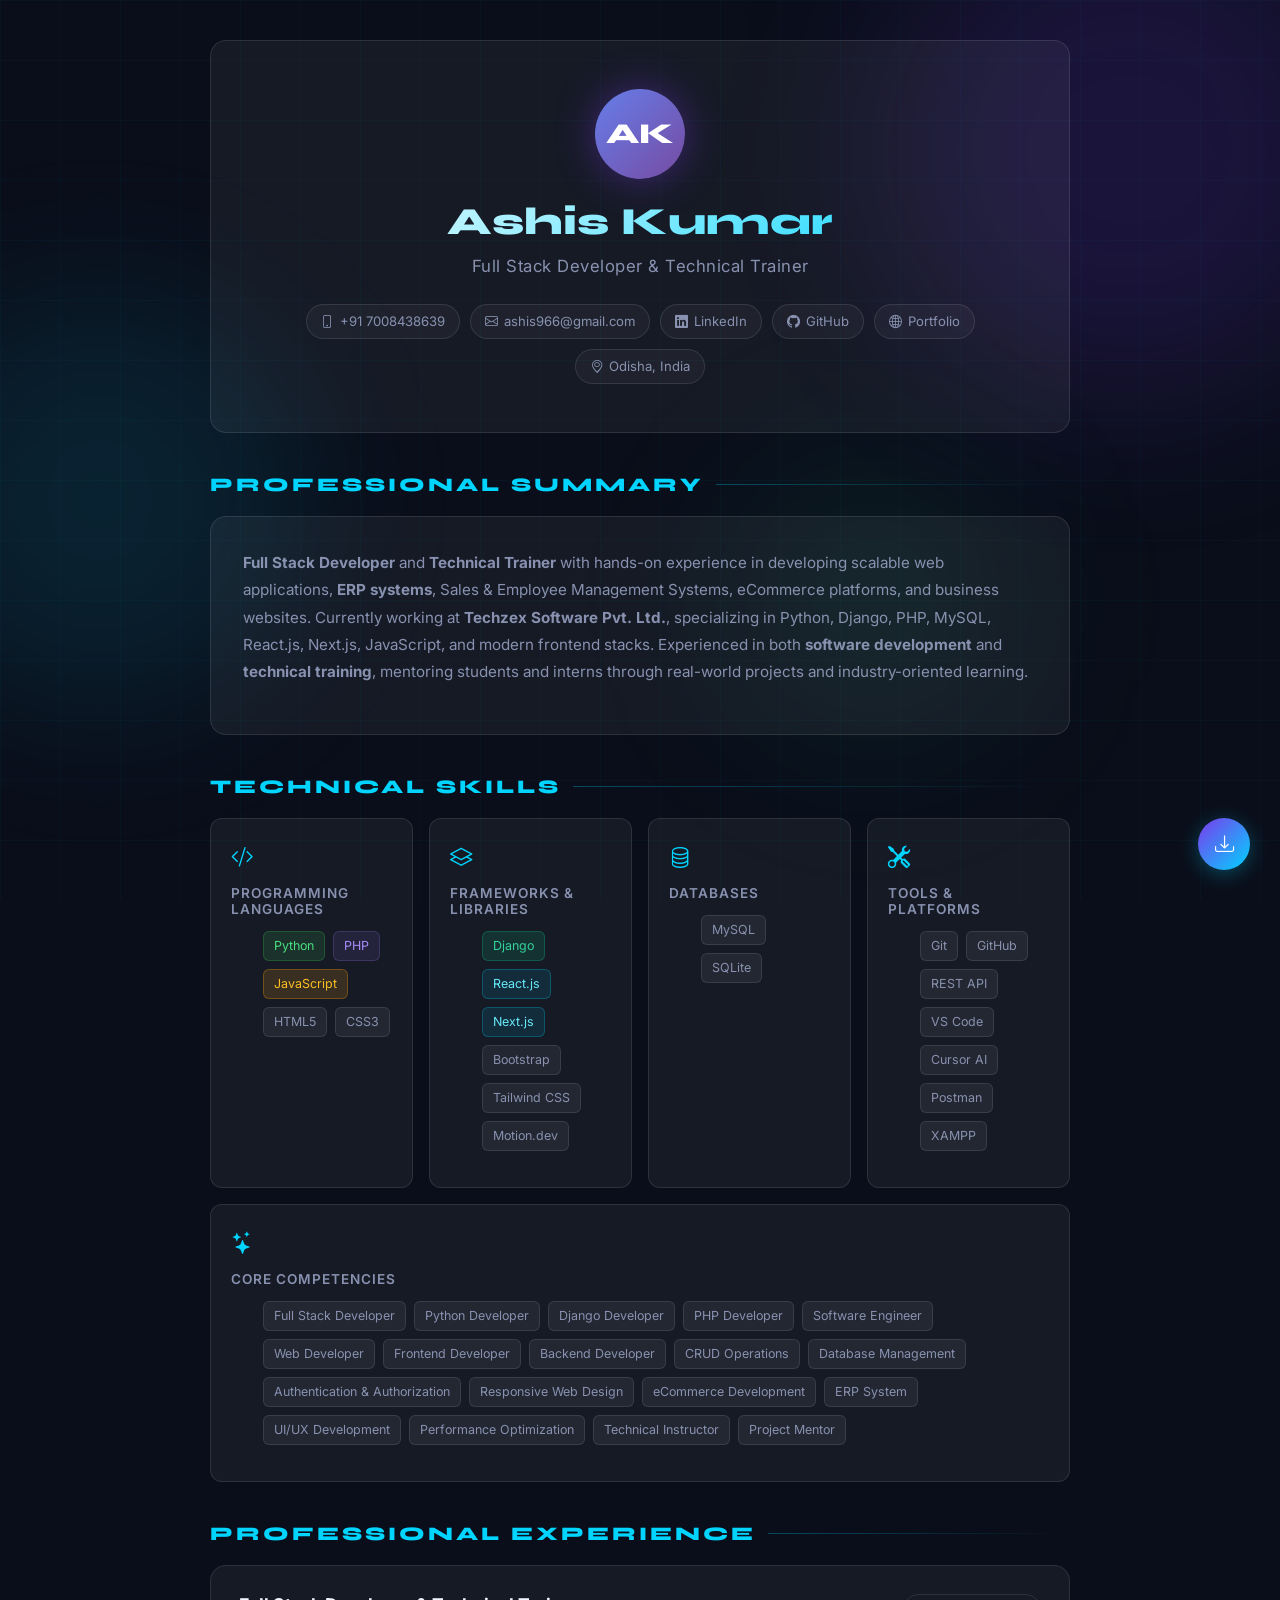
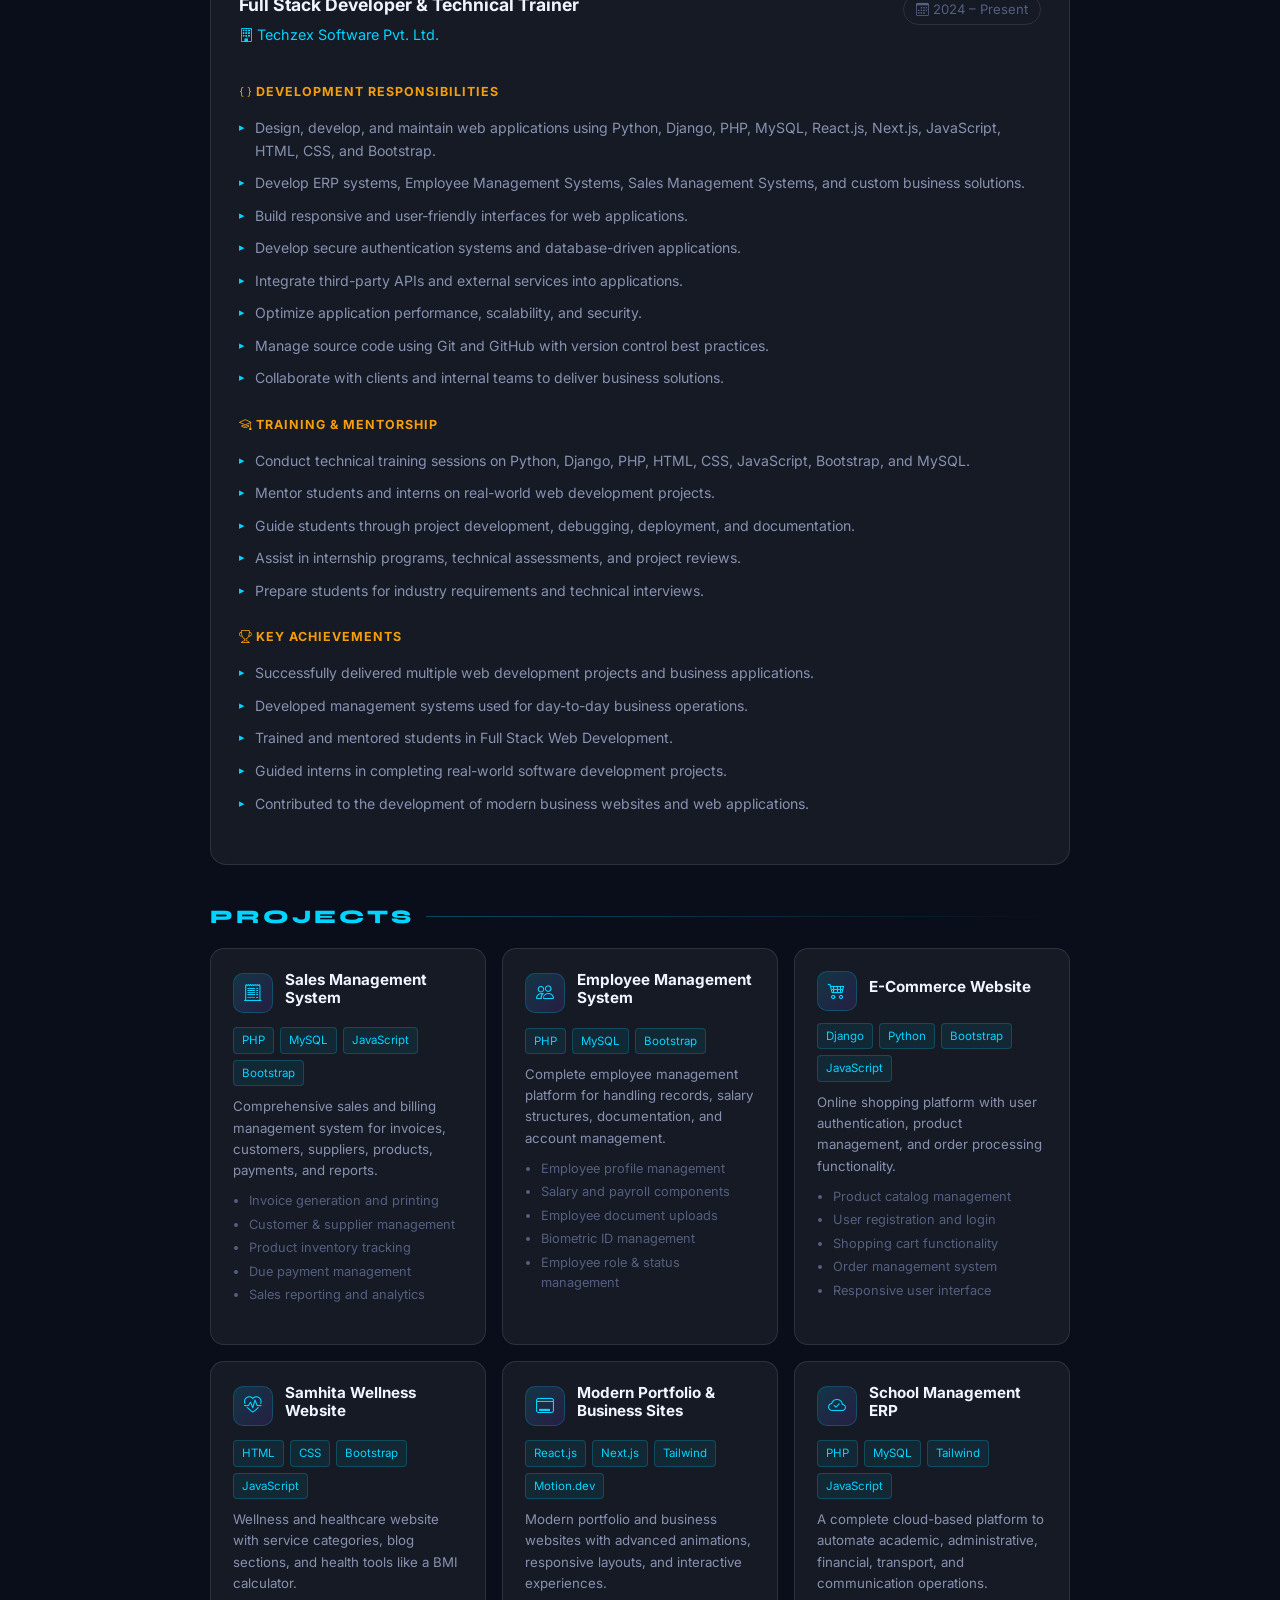
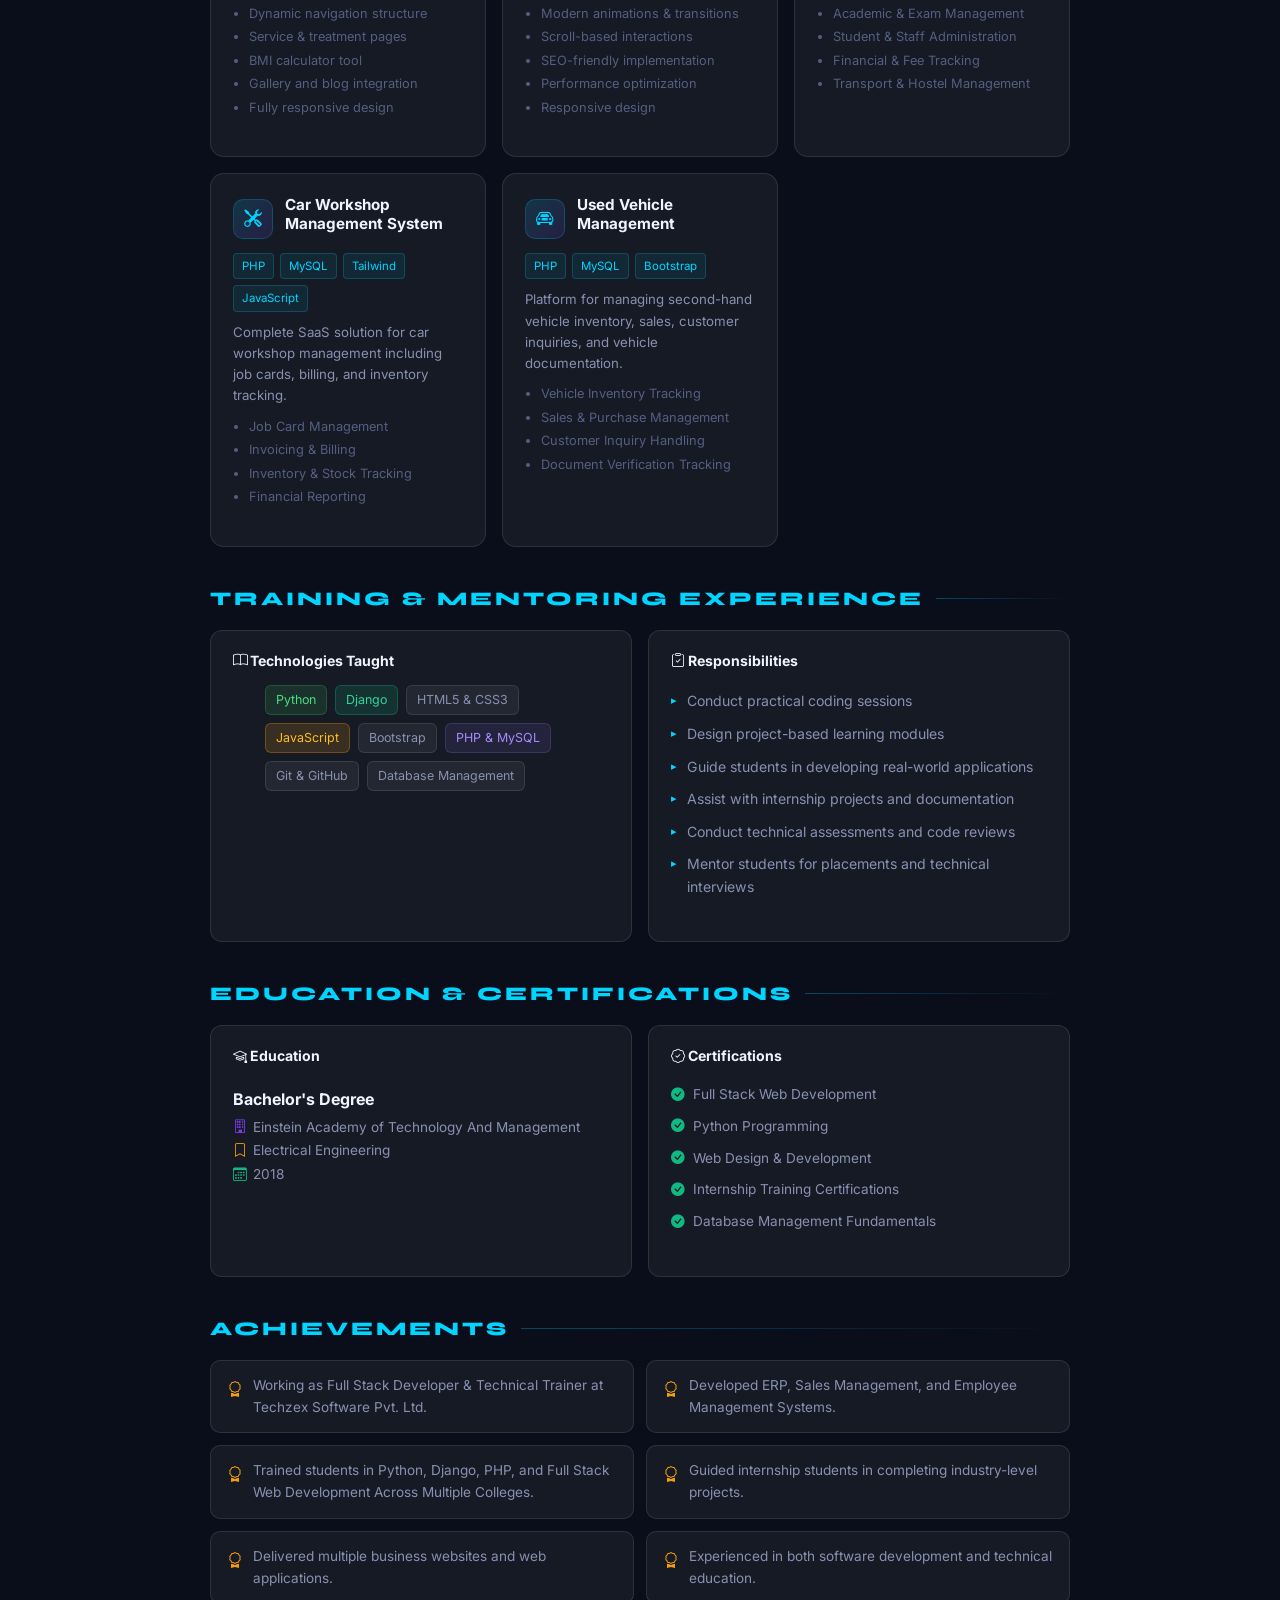
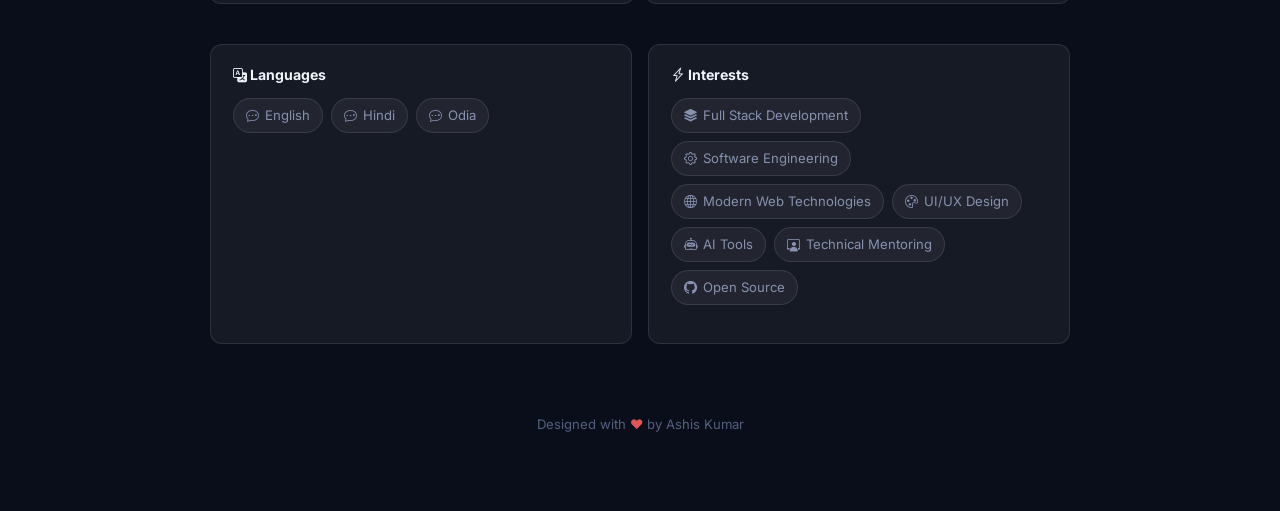
==== resume.html @ 6b7a2e69 "Initial portfolio commit" ====
<!DOCTYPE html>
<html lang="en">

<head>
  <meta charset="UTF-8" />
  <meta name="viewport" content="width=device-width, initial-scale=1.0" />
  <meta name="description" content="Ashis Kumar – Full Stack Developer & Technical Trainer." />
  <title>Ashis Kumar | Full Stack Developer & Technical Trainer</title>
  <!-- Bootstrap 5.3 -->
  <link href="https://cdn.jsdelivr.net/npm/bootstrap@5.3.3/dist/css/bootstrap.min.css" rel="stylesheet" />
  <!-- Bootstrap Icons -->
  <link href="https://cdn.jsdelivr.net/npm/bootstrap-icons@1.11.3/font/bootstrap-icons.min.css" rel="stylesheet" />
  <!-- Google Fonts -->
  <link href="https://fonts.googleapis.com/css2?family=Inter:wght@400;500;600;700&family=Syne:wght@700;800&display=swap"
    rel="stylesheet" />

  <style>
    /* ════════════════════════════════════════
   SCREEN STYLES
   ════════════════════════════════════════ */
    :root {
      --bg-base: #0a0e1a;
      --bg-card: rgba(255, 255, 255, 0.05);
      --bg-card-hov: rgba(255, 255, 255, 0.08);
      --border: rgba(255, 255, 255, 0.1);
      --accent-1: #00d4ff;
      --accent-2: #7c3aed;
      --accent-3: #f59e0b;
      --accent-4: #10b981;
      --text-primary: #f0f4ff;
      --text-secondary: #8892b0;
      --text-muted: #546080;
      --gradient-hero: linear-gradient(135deg, #667eea 0%, #764ba2 100%);
    }

    *,
    *::before,
    *::after {
      box-sizing: border-box;
      margin: 0;
      padding: 0;
    }

    body {
      font-family: 'Inter', sans-serif;
      background: var(--bg-base);
      color: var(--text-primary);
      line-height: 1.6;
      overflow-x: hidden;
    }

    /* Background */
    .bg-grid {
      position: fixed;
      inset: 0;
      z-index: 0;
      pointer-events: none;
      background-image: linear-gradient(rgba(0, 212, 255, 0.03) 1px, transparent 1px),
        linear-gradient(90deg, rgba(0, 212, 255, 0.03) 1px, transparent 1px);
      background-size: 60px 60px;
    }

    .orb {
      position: fixed;
      border-radius: 50%;
      filter: blur(80px);
      pointer-events: none;
      z-index: 0;
      transition: transform 0.3s ease;
    }

    .orb-1 {
      width: 500px;
      height: 500px;
      background: rgba(124, 58, 237, 0.15);
      top: -100px;
      right: -100px;
    }

    .orb-2 {
      width: 400px;
      height: 400px;
      background: rgba(0, 212, 255, 0.1);
      bottom: 200px;
      left: -100px;
    }

    .orb-3 {
      width: 300px;
      height: 300px;
      background: rgba(16, 185, 129, 0.08);
      top: 50%;
      right: 20%;
    }

    /* Layout */
    .resume-wrapper {
      position: relative;
      z-index: 1;
      max-width: 900px;
      margin: 0 auto;
      padding: 40px 20px 60px;
    }

    /* Sections */
    .section {
      margin-bottom: 40px;
      animation: fadeInUp 0.6s ease both;
      animation-play-state: paused;
    }

    .section.visible {
      animation-play-state: running;
    }

    @keyframes fadeInUp {
      from {
        opacity: 0;
        transform: translateY(24px);
      }

      to {
        opacity: 1;
        transform: translateY(0);
      }
    }

    .section-title {
      font-family: 'Syne', sans-serif;
      font-size: 1.2rem;
      font-weight: 800;
      text-transform: uppercase;
      letter-spacing: 3px;
      color: var(--accent-1);
      margin-bottom: 20px;
      display: flex;
      align-items: center;
      gap: 12px;
    }

    .section-title::after {
      content: '';
      flex: 1;
      height: 1px;
      background: linear-gradient(to right, rgba(0, 212, 255, 0.3), transparent);
    }

    /* Glass Card */
    .glass-card {
      background: var(--bg-card);
      border: 1px solid var(--border);
      border-radius: 16px;
      padding: 32px;
      backdrop-filter: blur(10px);
      transition: background 0.3s;
    }

    .glass-card:hover {
      background: var(--bg-card-hov);
    }

    /* Hero */
    .hero-card {
      text-align: center;
      padding: 48px 32px;
    }

    .hero-avatar {
      width: 90px;
      height: 90px;
      border-radius: 50%;
      background: var(--gradient-hero);
      display: flex;
      align-items: center;
      justify-content: center;
      font-family: 'Syne', sans-serif;
      font-size: 1.8rem;
      font-weight: 800;
      color: #fff;
      margin: 0 auto 20px;
      box-shadow: 0 0 40px rgba(124, 58, 237, 0.4);
    }

    .hero-name {
      font-family: 'Syne', sans-serif;
      font-size: 2.4rem;
      font-weight: 800;
      background: linear-gradient(135deg, #fff 0%, var(--accent-1) 100%);
      -webkit-background-clip: text;
      -webkit-text-fill-color: transparent;
      background-clip: text;
      margin-bottom: 8px;
    }

    .hero-role {
      font-size: 1.05rem;
      color: var(--text-secondary);
      margin-bottom: 24px;
      letter-spacing: 0.5px;
    }

    .hero-contacts {
      display: flex;
      flex-wrap: wrap;
      gap: 10px;
      justify-content: center;
    }

    .contact-chip {
      display: inline-flex;
      align-items: center;
      gap: 6px;
      padding: 6px 14px;
      border-radius: 100px;
      border: 1px solid var(--border);
      background: rgba(255, 255, 255, 0.04);
      color: var(--text-secondary);
      font-size: 0.82rem;
      text-decoration: none;
      transition: all 0.2s;
    }

    .contact-chip:hover {
      border-color: var(--accent-1);
      color: var(--accent-1);
    }

    .print-url {
      display: none;
    }

    /* Summary */
    .summary-text {
      color: var(--text-secondary);
      line-height: 1.8;
      font-size: 0.95rem;
    }

    /* Skills */
    .skills-grid {
      display: grid;
      grid-template-columns: repeat(auto-fit, minmax(200px, 1fr));
      gap: 16px;
    }

    .skill-category {
      background: var(--bg-card);
      border: 1px solid var(--border);
      border-radius: 12px;
      padding: 20px;
    }

    .skill-category--full {
      grid-column: 1/-1;
    }

    .skill-category-icon {
      font-size: 1.4rem;
      color: var(--accent-1);
      margin-bottom: 10px;
    }

    .skill-category h4 {
      font-size: 0.85rem;
      font-weight: 600;
      text-transform: uppercase;
      letter-spacing: 1px;
      color: var(--text-secondary);
      margin-bottom: 14px;
    }

    .skill-tags {
      list-style: none;
      display: flex;
      flex-wrap: wrap;
      gap: 8px;
    }

    .skill-tag {
      font-size: 0.78rem;
      padding: 4px 10px;
      border-radius: 6px;
      background: rgba(255, 255, 255, 0.06);
      border: 1px solid rgba(255, 255, 255, 0.1);
      color: var(--text-secondary);
    }

    .skill-tag.python {
      background: rgba(55, 178, 77, 0.15);
      border-color: rgba(55, 178, 77, 0.3);
      color: #4ade80;
    }

    .skill-tag.php {
      background: rgba(97, 78, 154, 0.2);
      border-color: rgba(97, 78, 154, 0.4);
      color: #a78bfa;
    }

    .skill-tag.js {
      background: rgba(245, 158, 11, 0.15);
      border-color: rgba(245, 158, 11, 0.3);
      color: #fbbf24;
    }

    .skill-tag.django {
      background: rgba(16, 185, 129, 0.15);
      border-color: rgba(16, 185, 129, 0.3);
      color: #34d399;
    }

    .skill-tag.react {
      background: rgba(0, 212, 255, 0.1);
      border-color: rgba(0, 212, 255, 0.25);
      color: #67e8f9;
    }

    /* Experience */
    .experience-card {
      padding: 28px;
    }

    .exp-header {
      display: flex;
      justify-content: space-between;
      align-items: flex-start;
      flex-wrap: wrap;
      gap: 12px;
      margin-bottom: 20px;
    }

    .exp-title {
      font-size: 1.1rem;
      font-weight: 700;
      color: var(--text-primary);
    }

    .exp-company {
      font-size: 0.9rem;
      color: var(--accent-1);
      margin-top: 4px;
    }

    .exp-date {
      font-size: 0.82rem;
      color: var(--text-muted);
      border: 1px solid var(--border);
      border-radius: 100px;
      padding: 4px 12px;
      white-space: nowrap;
    }

    .exp-section-label {
      font-size: 0.78rem;
      font-weight: 700;
      text-transform: uppercase;
      letter-spacing: 1px;
      color: var(--accent-3);
      margin: 20px 0 10px;
    }

    .exp-list {
      list-style: none;
      padding: 0;
    }

    .exp-list li {
      font-size: 0.88rem;
      color: var(--text-secondary);
      padding: 5px 0 5px 16px;
      position: relative;
      line-height: 1.6;
    }

    .exp-list li::before {
      content: '▸';
      position: absolute;
      left: 0;
      color: var(--accent-1);
      font-size: 0.7rem;
      top: 7px;
    }

    /* Projects */
    .projects-grid {
      display: grid;
      grid-template-columns: repeat(auto-fit, minmax(260px, 1fr));
      gap: 16px;
    }

    .project-card {
      background: var(--bg-card);
      border: 1px solid var(--border);
      border-radius: 14px;
      padding: 22px;
      transition: all 0.3s ease;
      cursor: default;
    }

    .project-card:hover {
      border-color: rgba(0, 212, 255, 0.3);
      background: var(--bg-card-hov);
    }

    .project-card-header {
      display: flex;
      align-items: center;
      gap: 12px;
      margin-bottom: 12px;
    }

    .project-icon {
      width: 40px;
      height: 40px;
      border-radius: 10px;
      background: linear-gradient(135deg, rgba(0, 212, 255, 0.15), rgba(124, 58, 237, 0.15));
      border: 1px solid rgba(0, 212, 255, 0.2);
      display: flex;
      align-items: center;
      justify-content: center;
      color: var(--accent-1);
      font-size: 1.1rem;
      flex-shrink: 0;
    }

    .project-name {
      font-size: 0.95rem;
      font-weight: 700;
      color: var(--text-primary);
    }

    .project-tech-tags {
      display: flex;
      flex-wrap: wrap;
      gap: 6px;
      margin-bottom: 10px;
    }

    .tech-tag {
      font-size: 0.72rem;
      padding: 3px 8px;
      border-radius: 4px;
      background: rgba(0, 212, 255, 0.08);
      border: 1px solid rgba(0, 212, 255, 0.2);
      color: var(--accent-1);
    }

    .project-desc {
      font-size: 0.83rem;
      color: var(--text-secondary);
      margin-bottom: 10px;
      line-height: 1.6;
    }

    .project-features {
      font-size: 0.8rem;
      color: var(--text-muted);
      padding-left: 16px;
      list-style: disc;
    }

    .project-features li {
      margin-bottom: 3px;
    }

    /* Training */
    .training-grid {
      display: grid;
      grid-template-columns: 1fr 1fr;
      gap: 16px;
    }

    .training-card {
      background: var(--bg-card);
      border: 1px solid var(--border);
      border-radius: 12px;
      padding: 22px;
    }

    .training-card h4 {
      font-size: 0.88rem;
      font-weight: 700;
      color: var(--text-primary);
      margin-bottom: 16px;
    }

    /* Edu / Cert */
    .edu-cert-grid,
    .bottom-grid {
      display: grid;
      grid-template-columns: 1fr 1fr;
      gap: 16px;
    }

    .info-card {
      background: var(--bg-card);
      border: 1px solid var(--border);
      border-radius: 12px;
      padding: 22px;
    }

    .info-card--wide {
      grid-column: span 2;
    }

    .info-card h4 {
      font-size: 0.88rem;
      font-weight: 700;
      color: var(--text-primary);
      margin-bottom: 14px;
    }

    .cert-list {
      list-style: none;
      padding: 0;
    }

    .cert-list li {
      font-size: 0.85rem;
      color: var(--text-secondary);
      padding: 5px 0;
      display: flex;
      align-items: center;
      gap: 8px;
    }

    .cert-list .bi-check-circle-fill {
      color: var(--accent-4);
    }

    /* Achievements */
    .achievements-list {
      list-style: none;
      padding: 0;
      display: grid;
      grid-template-columns: 1fr 1fr;
      gap: 12px;
    }

    .achievements-list li {
      background: var(--bg-card);
      border: 1px solid var(--border);
      border-radius: 10px;
      padding: 14px 16px;
      font-size: 0.85rem;
      color: var(--text-secondary);
      display: flex;
      align-items: flex-start;
      gap: 10px;
    }

    .achievements-list .bi-award {
      color: var(--accent-3);
      font-size: 1rem;
      flex-shrink: 0;
      margin-top: 2px;
    }

    /* Chips */
    .chip-list {
      list-style: none;
      display: flex;
      flex-wrap: wrap;
      gap: 8px;
      padding: 0;
    }

    .chip {
      display: inline-flex;
      align-items: center;
      gap: 6px;
      font-size: 0.82rem;
      padding: 6px 12px;
      border-radius: 100px;
      background: rgba(255, 255, 255, 0.05);
      border: 1px solid var(--border);
      color: var(--text-secondary);
    }

    /* Education */
    .edu-details {
      padding: 8px 0;
    }

    .edu-degree {
      font-size: 1rem;
      font-weight: 700;
      color: var(--text-primary);
      margin-bottom: 4px;
    }

    .edu-info {
      font-size: 0.85rem;
      color: var(--text-secondary);
      margin-bottom: 2px;
    }

    .edu-icon {
      margin-right: 6px;
    }

    .edu-icon--purple {
      color: var(--accent-2);
    }

    .edu-icon--amber {
      color: var(--accent-3);
    }

    .edu-icon--green {
      color: var(--accent-4);
    }

    /* Footer */
    .resume-footer {
      text-align: center;
      padding: 30px 0 0;
      font-size: 0.82rem;
      color: var(--text-muted);
    }

    .heart {
      color: #e25555;
    }

    /* Download button */
    .download-btn {
      position: fixed;
      bottom: 30px;
      right: 30px;
      z-index: 100;
      width: 52px;
      height: 52px;
      border-radius: 50%;
      background: linear-gradient(135deg, var(--accent-2), var(--accent-1));
      border: none;
      color: #fff;
      font-size: 1.2rem;
      cursor: pointer;
      box-shadow: 0 4px 20px rgba(0, 212, 255, 0.3);
      transition: all 0.3s;
      display: flex;
      align-items: center;
      justify-content: center;
    }

    .download-btn:hover {
      transform: scale(1.1);
      box-shadow: 0 6px 28px rgba(0, 212, 255, 0.5);
    }

    .download-btn .tooltip {
      position: absolute;
      right: 62px;
      white-space: nowrap;
      background: rgba(10, 14, 26, 0.9);
      color: #fff;
      font-size: 0.78rem;
      padding: 5px 10px;
      border-radius: 6px;
      pointer-events: none;
      opacity: 0;
      transition: opacity 0.2s;
      border: 1px solid var(--border);
    }

    .download-btn:hover .tooltip {
      opacity: 1;
    }

    /* ════════════════════════════════════════
   PRINT STYLES  — TARGET: 2 pages A4
   ════════════════════════════════════════ */
    @media print {

      @page {
        size: A4;
        margin: 10mm 14mm 10mm 12mm;
      }

      /* Kill all screen chrome */
      .bg-grid,
      .orb,
      .download-btn {
        display: none !important;
      }

      /* Hide sections that duplicate info already in Experience */
      .section:has(.training-grid),
      .section:has(.achievements-list) {
        display: none !important;
      }

      *,
      *::before,
      *::after {
        -webkit-print-color-adjust: exact !important;
        print-color-adjust: exact !important;
        box-shadow: none !important;
        text-shadow: none !important;
        animation: none !important;
        transition: none !important;
      }

      body {
        background: #fff !important;
        color: #1e293b !important;
        font-family: 'Inter', 'Segoe UI', Arial, sans-serif;
        font-size: 8pt;
        line-height: 1.45;
      }

      .resume-wrapper {
        max-width: 100%;
        padding: 0 2pt 0 0;
        margin: 0;
        overflow: visible !important;
      }

      /* ── SECTION spacing ── */
      .section {
        margin-bottom: 4pt;
        page-break-inside: auto;
      }

      .section-title {
        page-break-after: avoid;
      }

      /* ── SECTION TITLE ── */
      .section-title {
        font-family: 'Syne', 'Inter', sans-serif;
        font-size: 6.5pt;
        font-weight: 800;
        text-transform: uppercase;
        letter-spacing: 2pt;
        color: #64748b !important;
        margin-bottom: 5pt;
        padding-bottom: 3pt;
        border-bottom: 1pt solid #e2e8f0;
        display: flex;
        align-items: center;
        gap: 5pt;
      }

      .section-title::after {
        display: none;
      }

      /* ── HERO — clean professional header ── */
      .hero-card {
        background: #fff !important;
        border: 0.5pt solid #e2e8f0 !important;
        border-radius: 6pt !important;
        padding: 10pt 12pt !important;
        margin-bottom: 7pt;
        display: grid !important;
        grid-template-columns: auto 1fr;
        grid-template-rows: auto auto;
        align-items: center !important;
        gap: 0 10pt !important;
        text-align: left !important;
        page-break-inside: avoid;
      }

      .hero-avatar {
        width: 36pt;
        height: 36pt;
        flex-shrink: 0;
        border-radius: 50%;
        background: linear-gradient(135deg, #667eea, #764ba2) !important;
        color: #fff !important;
        font-family: 'Syne', 'Inter', sans-serif;
        font-size: 12pt;
        font-weight: 800;
        display: flex;
        align-items: center;
        justify-content: center;
        grid-row: 1 / 3;
      }

      .hero-info {
        display: flex;
        flex-direction: column;
        justify-content: center;
        grid-column: 2;
        grid-row: 1;
        padding-bottom: 4pt;
        border-bottom: 0.5pt solid #e2e8f0;
      }

      .hero-name {
        font-family: 'Syne', 'Inter', sans-serif;
        font-size: 14pt;
        font-weight: 800;
        color: #0f172a !important;
        -webkit-text-fill-color: initial !important;
        background: none !important;
        -webkit-background-clip: unset !important;
        background-clip: unset !important;
        margin: 0;
        line-height: 1.1;
      }

      .hero-role {
        font-size: 7.5pt;
        color: #64748b !important;
        margin: 1pt 0 0;
        letter-spacing: 0.2pt;
        line-height: 1.2;
      }

      .hero-contacts {
        grid-column: 2;
        grid-row: 2;
        display: grid !important;
        grid-template-columns: 1fr 1fr 1fr;
        gap: 2pt 6pt;
        padding-top: 4pt;
        align-items: center;
      }

      .contact-chip {
        font-size: 6.5pt;
        padding: 0;
        border-radius: 0;
        border: none !important;
        background: transparent !important;
        color: #334155 !important;
        text-decoration: none;
        display: inline-flex;
        align-items: center;
        gap: 3pt;
        max-width: 100%;
        white-space: nowrap;
        line-height: 1.6;
      }

      .contact-chip i {
        color: #64748b !important;
        font-size: 6.5pt;
      }

      .screen-label {
        display: none !important;
      }

      .print-url {
        display: inline !important;
      }

      /* ── SUMMARY — tighter ── */
      .glass-card {
        background: #fff !important;
        border: 0.5pt solid #e2e8f0 !important;
        border-radius: 4pt !important;
        padding: 7pt 9pt !important;
        backdrop-filter: none !important;
      }

      .summary-text {
        color: #475569 !important;
        font-size: 7.5pt;
        line-height: 1.5;
      }

      /* ── SKILLS — single row, no cards ── */
      .skills-grid {
        display: grid;
        grid-template-columns: repeat(5, 1fr);
        gap: 3pt;
        overflow: visible !important;
      }

      .skill-category {
        background: #f8fafc !important;
        border: 0.5pt solid #e2e8f0 !important;
        border-radius: 3pt !important;
        padding: 3pt 4pt 2pt !important;
        overflow: visible !important;
      }

      .skill-category--full {
        grid-column: 1 / -1;
      }

      .skill-category-icon {
        display: none;
      }

      .skill-category h4 {
        font-size: 5.5pt;
        font-weight: 700;
        text-transform: uppercase;
        letter-spacing: 0.8pt;
        color: #94a3b8 !important;
        margin-bottom: 2pt;
      }

      .skill-tags {
        display: flex;
        flex-wrap: wrap;
        gap: 2pt;
      }

      .skill-tag {
        font-size: 6pt;
        padding: 1pt 4pt;
        border-radius: 2pt;
        border: 0.5pt solid #cbd5e0 !important;
        background: #fff !important;
        color: #475569 !important;
        line-height: 1.3;
      }

      .skill-tag.python {
        background: #f0fdf4 !important;
        border-color: #86efac !important;
        color: #166534 !important;
      }

      .skill-tag.php {
        background: #faf5ff !important;
        border-color: #c4b5fd !important;
        color: #6d28d9 !important;
      }

      .skill-tag.js {
        background: #fefce8 !important;
        border-color: #fde047 !important;
        color: #854d0e !important;
      }

      .skill-tag.django {
        background: #f0fdf4 !important;
        border-color: #86efac !important;
        color: #166534 !important;
      }

      .skill-tag.react {
        background: #eff6ff !important;
        border-color: #93c5fd !important;
        color: #1e40af !important;
      }

      /* ── EXPERIENCE ── */
      .experience-card {
        background: #fff !important;
        border: 0.5pt solid #e2e8f0 !important;
        border-radius: 4pt !important;
        padding: 7pt 9pt !important;
      }

      .exp-header {
        display: flex;
        justify-content: space-between;
        align-items: flex-start;
        margin-bottom: 5pt;
      }

      .exp-title {
        font-size: 9pt;
        font-weight: 700;
        color: #0f172a !important;
      }

      .exp-company {
        font-size: 7.5pt;
        color: #2563eb !important;
        margin-top: 1pt;
      }

      .exp-date {
        font-size: 6.5pt;
        color: #64748b !important;
        border: 0.5pt solid #e2e8f0 !important;
        border-radius: 100pt;
        padding: 1.5pt 6pt;
        white-space: nowrap;
      }

      .exp-section-label {
        font-size: 6pt;
        font-weight: 700;
        text-transform: uppercase;
        letter-spacing: 0.8pt;
        color: #b45309 !important;
        margin: 5pt 0 3pt;
      }

      .exp-list {
        list-style: none;
        padding: 0;
      }

      .exp-list li {
        font-size: 7.5pt;
        color: #475569 !important;
        padding: 1pt 0 1pt 9pt;
        position: relative;
        line-height: 1.4;
      }

      .exp-list li::before {
        content: '▸';
        position: absolute;
        left: 0;
        color: #3b82f6 !important;
        font-size: 5pt;
        top: 3pt;
      }

      /* ── PROJECTS — 3 col, very compact ── */
      .projects-grid {
        display: grid;
        grid-template-columns: repeat(3, 1fr);
        gap: 5pt;
      }

      .project-card {
        background: #fff !important;
        border: 0.5pt solid #e2e8f0 !important;
        border-radius: 4pt !important;
        padding: 6pt 7pt !important;
        page-break-inside: avoid;
      }

      .project-card-header {
        display: flex;
        align-items: center;
        gap: 5pt;
        margin-bottom: 4pt;
      }

      .project-icon {
        width: 16pt;
        height: 16pt;
        flex-shrink: 0;
        border-radius: 3pt;
        background: #eff6ff !important;
        border: 0.5pt solid #93c5fd !important;
        display: flex;
        align-items: center;
        justify-content: center;
        color: #1d4ed8 !important;
        font-size: 7pt;
      }

      .project-name {
        font-size: 7.5pt;
        font-weight: 700;
        color: #0f172a !important;
        line-height: 1.3;
      }

      .project-tech-tags {
        display: flex;
        flex-wrap: wrap;
        gap: 2pt;
        margin-bottom: 4pt;
      }

      .tech-tag {
        font-size: 5.5pt;
        padding: 1pt 4pt;
        border-radius: 2pt;
        background: #eff6ff !important;
        border: 0.5pt solid #bfdbfe !important;
        color: #1e40af !important;
      }

      .project-desc {
        font-size: 7pt;
        color: #475569 !important;
        margin-bottom: 4pt;
        line-height: 1.4;
      }

      .project-features {
        font-size: 6.5pt;
        color: #64748b !important;
        padding-left: 9pt;
        list-style: disc;
        margin: 0;
      }

      .project-features li {
        margin-bottom: 0.5pt;
      }

      /* ── EDU / CERT / LANGUAGES ── */
      .edu-cert-grid,
      .bottom-grid {
        display: grid;
        grid-template-columns: 1fr 1fr;
        gap: 5pt;
      }

      .info-card {
        background: #fff !important;
        border: 0.5pt solid #e2e8f0 !important;
        border-radius: 4pt !important;
        padding: 6pt 8pt !important;
      }

      .info-card--wide {
        grid-column: span 2;
      }

      .info-card h4 {
        font-size: 7pt;
        font-weight: 700;
        color: #0f172a !important;
        margin-bottom: 5pt;
      }

      .cert-list {
        list-style: none;
        padding: 0;
      }

      .cert-list li {
        font-size: 7pt;
        color: #475569 !important;
        padding: 1.5pt 0;
        display: flex;
        align-items: center;
        gap: 5pt;
      }

      .cert-list .bi-check-circle-fill {
        color: #16a34a !important;
        font-size: 7pt;
      }

      .edu-details {
        padding: 3pt 0;
      }

      .edu-degree {
        font-size: 8pt;
        font-weight: 700;
        color: #0f172a !important;
        margin-bottom: 3pt;
      }

      .edu-info {
        font-size: 7pt;
        color: #475569 !important;
        margin-bottom: 1.5pt;
      }

      .edu-icon {
        margin-right: 4pt;
      }

      .edu-icon--purple {
        color: #7c3aed !important;
      }

      .edu-icon--amber {
        color: #d97706 !important;
      }

      .edu-icon--green {
        color: #16a34a !important;
      }

      .chip-list {
        list-style: none;
        display: flex;
        flex-wrap: wrap;
        gap: 4pt;
        padding: 0;
      }

      .chip {
        font-size: 7pt;
        padding: 2pt 7pt;
        border-radius: 100pt;
        border: 0.5pt solid #e2e8f0 !important;
        background: #f8fafc !important;
        color: #475569 !important;
        display: inline-flex;
        align-items: center;
        gap: 4pt;
      }

      /* ── FOOTER ── */
      .resume-footer {
        text-align: center;
        padding: 6pt 0 0;
        font-size: 6.5pt;
        color: #94a3b8 !important;
        border-top: 0.5pt solid #e2e8f0;
        margin-top: 6pt;
      }

      .heart {
        color: #f87171 !important;
      }

      /* ── PAGE BREAK CONTROL ── */
      /* Allow experience to break across pages naturally */
      .experience-card {
        page-break-inside: auto;
      }

      /* Force projects to start cleanly */
      .section:has(.projects-grid) {
        page-break-before: auto;
      }

      /* Prevent mid-card orphans */
      .project-card,
      .info-card {
        page-break-inside: avoid;
      }

      .section-title {
        page-break-after: avoid;
      }
    }

    /* ── RESPONSIVE (screen only) ── */
    @media (max-width: 640px) {
      .hero-name {
        font-size: 1.8rem;
      }

      .training-grid,
      .edu-cert-grid,
      .bottom-grid {
        grid-template-columns: 1fr;
      }

      .achievements-list {
        grid-template-columns: 1fr;
      }

      .info-card--wide {
        grid-column: span 1;
      }
    }
  </style>
</head>

<body>
  <!-- Animated Background -->
  <div class="bg-grid"></div>
  <div class="orb orb-1"></div>
  <div class="orb orb-2"></div>
  <div class="orb orb-3"></div>

  <main class="resume-wrapper">

    <!-- ── HERO ── -->
    <section class="section">
      <div class="glass-card hero-card">
        <div class="hero-avatar">AK</div>
        <div class="hero-info">
          <h1 class="hero-name">Ashis Kumar</h1>
          <p class="hero-role">Full Stack Developer &amp; Technical Trainer</p>
        </div>
        <div class="hero-contacts">
          <a href="tel:+917008438639" class="contact-chip"><i class="bi bi-phone"></i> +91 7008438639</a>
          <a href="ashis966@gmail.com" class="contact-chip"><i class="bi bi-envelope"></i>
            ashis966@gmail.com</a>
          <a href="www.linkedin.com/in/ashis966" target="_blank" class="contact-chip"><i class="bi bi-linkedin"></i>
            <span class="screen-label">LinkedIn</span><span class="print-url">www.linkedin.com/in/ashis966</span></a>
          <a href="https://github.com/Ashis966" target="_blank" class="contact-chip"><i class="bi bi-github"></i> <span
              class="screen-label">GitHub</span><span class="print-url">https://github.com/Ashis966</span></a>
          <a href="https://ashis966.github.io/portfolio/" target="_blank" class="contact-chip"><i
              class="bi bi-globe2"></i>
            <span class="screen-label">Portfolio</span><span class="print-url">ashis966.github.io/portfolio/</span></a>
          <span class="contact-chip"><i class="bi bi-geo-alt"></i> Odisha, India</span>
        </div>
      </div>
    </section>

    <!-- ── PROFESSIONAL SUMMARY ── -->
    <section class="section">
      <h2 class="section-title">Professional Summary</h2>
      <div class="glass-card">
        <p class="summary-text">
          <strong>Full Stack Developer</strong> and <strong>Technical Trainer</strong> with hands-on experience in
          developing scalable web applications,
          <strong>ERP systems</strong>, Sales &amp; Employee Management Systems, eCommerce platforms, and business
          websites.
          Currently working at <strong>Techzex Software Pvt. Ltd.</strong>, specializing in
          Python, Django, PHP, MySQL, React.js, Next.js, JavaScript, and modern frontend stacks.
          Experienced in both <strong>software development</strong> and <strong>technical training</strong>,
          mentoring students and interns through real-world projects and industry-oriented learning.
        </p>
      </div>
    </section>

    <!-- ── TECHNICAL SKILLS ── -->
    <section class="section">
      <h2 class="section-title">Technical Skills</h2>
      <div class="skills-grid">
        <div class="skill-category">
          <div class="skill-category-icon"><i class="bi bi-code-slash"></i></div>
          <h4>Programming Languages</h4>
          <ul class="skill-tags">
            <li class="skill-tag python">Python</li>
            <li class="skill-tag php">PHP</li>
            <li class="skill-tag js">JavaScript</li>
            <li class="skill-tag">HTML5</li>
            <li class="skill-tag">CSS3</li>
          </ul>
        </div>
        <div class="skill-category">
          <div class="skill-category-icon"><i class="bi bi-layers"></i></div>
          <h4>Frameworks &amp; Libraries</h4>
          <ul class="skill-tags">
            <li class="skill-tag django">Django</li>
            <li class="skill-tag react">React.js</li>
            <li class="skill-tag react">Next.js</li>
            <li class="skill-tag">Bootstrap</li>
            <li class="skill-tag">Tailwind CSS</li>
            <li class="skill-tag">Motion.dev</li>
          </ul>
        </div>
        <div class="skill-category">
          <div class="skill-category-icon"><i class="bi bi-database"></i></div>
          <h4>Databases</h4>
          <ul class="skill-tags">
            <li class="skill-tag">MySQL</li>
            <li class="skill-tag">SQLite</li>
          </ul>
        </div>
        <div class="skill-category">
          <div class="skill-category-icon"><i class="bi bi-tools"></i></div>
          <h4>Tools &amp; Platforms</h4>
          <ul class="skill-tags">
            <li class="skill-tag">Git</li>
            <li class="skill-tag">GitHub</li>
            <li class="skill-tag">REST API</li>
            <li class="skill-tag">VS Code</li>
            <li class="skill-tag">Cursor AI</li>
            <li class="skill-tag">Postman</li>
            <li class="skill-tag">XAMPP</li>
          </ul>
        </div>
        <div class="skill-category skill-category--full">
          <div class="skill-category-icon"><i class="bi bi-stars"></i></div>
          <h4>Core Competencies</h4>
          <ul class="skill-tags">
            <li class="skill-tag">Full Stack Developer</li>
            <li class="skill-tag">Python Developer</li>
            <li class="skill-tag">Django Developer</li>
            <li class="skill-tag">PHP Developer</li>
            <li class="skill-tag">Software Engineer</li>
            <li class="skill-tag">Web Developer</li>
            <li class="skill-tag">Frontend Developer</li>
            <li class="skill-tag">Backend Developer</li>
            <li class="skill-tag">CRUD Operations</li>
            <li class="skill-tag">Database Management</li>
            <li class="skill-tag">Authentication &amp; Authorization</li>
            <li class="skill-tag">Responsive Web Design</li>
            <li class="skill-tag">eCommerce Development</li>
            <li class="skill-tag">ERP System</li>
            <li class="skill-tag">UI/UX Development</li>
            <li class="skill-tag">Performance Optimization</li>
            <li class="skill-tag">Technical Instructor</li>
            <li class="skill-tag">Project Mentor</li>
          </ul>
        </div>
      </div>
    </section>

    <!-- ── PROFESSIONAL EXPERIENCE ── -->
    <section class="section">
      <h2 class="section-title">Professional Experience</h2>
      <div class="glass-card experience-card">
        <div class="exp-header">
          <div>
            <h3 class="exp-title">Full Stack Developer &amp; Technical Trainer</h3>
            <p class="exp-company"><i class="bi bi-building"></i> Techzex Software Pvt. Ltd.</p>
          </div>
          <span class="exp-date"><i class="bi bi-calendar3"></i> 2024 – Present</span>
        </div>
        <p class="exp-section-label"><i class="bi bi-braces"></i> Development Responsibilities</p>
        <ul class="exp-list">
          <li>Design, develop, and maintain web applications using Python, Django, PHP, MySQL, React.js, Next.js,
            JavaScript, HTML, CSS, and Bootstrap.</li>
          <li>Develop ERP systems, Employee Management Systems, Sales Management Systems, and custom business solutions.
          </li>
          <li>Build responsive and user-friendly interfaces for web applications.</li>
          <li>Develop secure authentication systems and database-driven applications.</li>
          <li>Integrate third-party APIs and external services into applications.</li>
          <li>Optimize application performance, scalability, and security.</li>
          <li>Manage source code using Git and GitHub with version control best practices.</li>
          <li>Collaborate with clients and internal teams to deliver business solutions.</li>
        </ul>
        <p class="exp-section-label"><i class="bi bi-mortarboard"></i> Training &amp; Mentorship</p>
        <ul class="exp-list">
          <li>Conduct technical training sessions on Python, Django, PHP, HTML, CSS, JavaScript, Bootstrap, and MySQL.
          </li>
          <li>Mentor students and interns on real-world web development projects.</li>
          <li>Guide students through project development, debugging, deployment, and documentation.</li>
          <li>Assist in internship programs, technical assessments, and project reviews.</li>
          <li>Prepare students for industry requirements and technical interviews.</li>
        </ul>
        <p class="exp-section-label"><i class="bi bi-trophy"></i> Key Achievements</p>
        <ul class="exp-list">
          <li>Successfully delivered multiple web development projects and business applications.</li>
          <li>Developed management systems used for day-to-day business operations.</li>
          <li>Trained and mentored students in Full Stack Web Development.</li>
          <li>Guided interns in completing real-world software development projects.</li>
          <li>Contributed to the development of modern business websites and web applications.</li>
        </ul>
      </div>
    </section>

    <!-- ── PROJECTS ── -->
    <section class="section">
      <h2 class="section-title">Projects</h2>
      <div class="projects-grid">
        <div class="project-card">
          <div class="project-card-header">
            <div class="project-icon"><i class="bi bi-receipt-cutoff"></i></div>
            <h3 class="project-name">Sales Management System</h3>
          </div>
          <div class="project-tech-tags">
            <span class="tech-tag">PHP</span><span class="tech-tag">MySQL</span>
            <span class="tech-tag">JavaScript</span><span class="tech-tag">Bootstrap</span>
          </div>
          <p class="project-desc">Comprehensive sales and billing management system for invoices, customers, suppliers,
            products, payments, and reports.</p>
          <ul class="project-features">
            <li>Invoice generation and printing</li>
            <li>Customer &amp; supplier management</li>
            <li>Product inventory tracking</li>
            <li>Due payment management</li>
            <li>Sales reporting and analytics</li>
          </ul>
        </div>
        <div class="project-card">
          <div class="project-card-header">
            <div class="project-icon"><i class="bi bi-people"></i></div>
            <h3 class="project-name">Employee Management System</h3>
          </div>
          <div class="project-tech-tags">
            <span class="tech-tag">PHP</span><span class="tech-tag">MySQL</span><span class="tech-tag">Bootstrap</span>
          </div>
          <p class="project-desc">Complete employee management platform for handling records, salary structures,
            documentation, and account management.</p>
          <ul class="project-features">
            <li>Employee profile management</li>
            <li>Salary and payroll components</li>
            <li>Employee document uploads</li>
            <li>Biometric ID management</li>
            <li>Employee role &amp; status management</li>
          </ul>
        </div>
        <div class="project-card">
          <div class="project-card-header">
            <div class="project-icon"><i class="bi bi-cart4"></i></div>
            <h3 class="project-name">E-Commerce Website</h3>
          </div>
          <div class="project-tech-tags">
            <span class="tech-tag">Django</span><span class="tech-tag">Python</span>
            <span class="tech-tag">Bootstrap</span><span class="tech-tag">JavaScript</span>
          </div>
          <p class="project-desc">Online shopping platform with user authentication, product management, and order
            processing functionality.</p>
          <ul class="project-features">
            <li>Product catalog management</li>
            <li>User registration and login</li>
            <li>Shopping cart functionality</li>
            <li>Order management system</li>
            <li>Responsive user interface</li>
          </ul>
        </div>
        <div class="project-card">
          <div class="project-card-header">
            <div class="project-icon"><i class="bi bi-heart-pulse"></i></div>
            <h3 class="project-name">Samhita Wellness Website</h3>
          </div>
          <div class="project-tech-tags">
            <span class="tech-tag">HTML</span><span class="tech-tag">CSS</span>
            <span class="tech-tag">Bootstrap</span><span class="tech-tag">JavaScript</span>
          </div>
          <p class="project-desc">Wellness and healthcare website with service categories, blog sections, and health
            tools like a BMI calculator.</p>
          <ul class="project-features">
            <li>Dynamic navigation structure</li>
            <li>Service &amp; treatment pages</li>
            <li>BMI calculator tool</li>
            <li>Gallery and blog integration</li>
            <li>Fully responsive design</li>
          </ul>
        </div>
        <div class="project-card">
          <div class="project-card-header">
            <div class="project-icon"><i class="bi bi-window-desktop"></i></div>
            <h3 class="project-name">Modern Portfolio &amp; Business Sites</h3>
          </div>
          <div class="project-tech-tags">
            <span class="tech-tag">React.js</span><span class="tech-tag">Next.js</span>
            <span class="tech-tag">Tailwind</span><span class="tech-tag">Motion.dev</span>
          </div>
          <p class="project-desc">Modern portfolio and business websites with advanced animations, responsive layouts,
            and interactive experiences.</p>
          <ul class="project-features">
            <li>Modern animations &amp; transitions</li>
            <li>Scroll-based interactions</li>
            <li>SEO-friendly implementation</li>
            <li>Performance optimization</li>
            <li>Responsive design</li>
          </ul>
        </div>
        <div class="project-card">
          <div class="project-card-header">
            <div class="project-icon"><i class="bi bi-cloud-check"></i></div>
            <h3 class="project-name">School Management ERP</h3>
          </div>
          <div class="project-tech-tags">
            <span class="tech-tag">PHP</span><span class="tech-tag">MySQL</span>
            <span class="tech-tag">Tailwind</span><span class="tech-tag">JavaScript</span>
          </div>
          <p class="project-desc">A complete cloud-based platform to automate academic, administrative, financial,
            transport, and communication operations.</p>
          <ul class="project-features">
            <li>Academic &amp; Exam Management</li>
            <li>Student &amp; Staff Administration</li>
            <li>Financial &amp; Fee Tracking</li>
            <li>Transport &amp; Hostel Management</li>
          </ul>
        </div>
        <div class="project-card">
          <div class="project-card-header">
            <div class="project-icon"><i class="bi bi-tools"></i></div>
            <h3 class="project-name">Car Workshop Management System</h3>
          </div>
          <div class="project-tech-tags">
            <span class="tech-tag">PHP</span><span class="tech-tag">MySQL</span>
            <span class="tech-tag">Tailwind</span><span class="tech-tag">JavaScript</span>
          </div>
          <p class="project-desc">Complete SaaS solution for car workshop management including job cards, billing, and
            inventory tracking.</p>
          <ul class="project-features">
            <li>Job Card Management</li>
            <li>Invoicing &amp; Billing</li>
            <li>Inventory &amp; Stock Tracking</li>
            <li>Financial Reporting</li>
          </ul>
        </div>
        <div class="project-card">
          <div class="project-card-header">
            <div class="project-icon"><i class="bi bi-car-front"></i></div>
            <h3 class="project-name">Used Vehicle Management</h3>
          </div>
          <div class="project-tech-tags">
            <span class="tech-tag">PHP</span><span class="tech-tag">MySQL</span><span class="tech-tag">Bootstrap</span>
          </div>
          <p class="project-desc">Platform for managing second-hand vehicle inventory, sales, customer inquiries, and
            vehicle documentation.</p>
          <ul class="project-features">
            <li>Vehicle Inventory Tracking</li>
            <li>Sales &amp; Purchase Management</li>
            <li>Customer Inquiry Handling</li>
            <li>Document Verification Tracking</li>
          </ul>
        </div>
      </div>
    </section>

    <!-- ── TRAINING & MENTORING ── -->
    <section class="section">
      <h2 class="section-title">Training &amp; Mentoring Experience</h2>
      <div class="training-grid">
        <div class="training-card">
          <h4><i class="bi bi-book"></i> Technologies Taught</h4>
          <ul class="skill-tags">
            <li class="skill-tag python">Python</li>
            <li class="skill-tag django">Django</li>
            <li class="skill-tag">HTML5 &amp; CSS3</li>
            <li class="skill-tag js">JavaScript</li>
            <li class="skill-tag">Bootstrap</li>
            <li class="skill-tag php">PHP &amp; MySQL</li>
            <li class="skill-tag">Git &amp; GitHub</li>
            <li class="skill-tag">Database Management</li>
          </ul>
        </div>
        <div class="training-card">
          <h4><i class="bi bi-clipboard-check"></i> Responsibilities</h4>
          <ul class="exp-list">
            <li>Conduct practical coding sessions</li>
            <li>Design project-based learning modules</li>
            <li>Guide students in developing real-world applications</li>
            <li>Assist with internship projects and documentation</li>
            <li>Conduct technical assessments and code reviews</li>
            <li>Mentor students for placements and technical interviews</li>
          </ul>
        </div>
      </div>
    </section>

    <!-- ── EDUCATION & CERTIFICATIONS ── -->
    <section class="section">
      <h2 class="section-title">Education &amp; Certifications</h2>
      <div class="edu-cert-grid">
        <div class="info-card">
          <h4><i class="bi bi-mortarboard"></i> Education</h4>
          <div style="padding:8px 0;">
            <p style="font-size:1rem;font-weight:700;color:var(--text-primary);margin-bottom:4px;">Bachelor's Degree</p>
            <p style="font-size:0.85rem;color:var(--text-secondary);margin-bottom:2px;"><i class="bi bi-building"
                style="color:var(--accent-2);margin-right:6px;"></i>Einstein Academy of Technology And Management
            </p>
            <p style="font-size:0.85rem;color:var(--text-secondary);margin-bottom:2px;"><i class="bi bi-bookmark"
                style="color:var(--accent-3);margin-right:6px;"></i>Electrical Engineering
            </p>
            <p style="font-size:0.85rem;color:var(--text-secondary);"><i class="bi bi-calendar3"
                style="color:var(--accent-4);margin-right:6px;"></i>2018</p>
          </div>
        </div>
        <div class="info-card">
          <h4><i class="bi bi-patch-check"></i> Certifications</h4>
          <ul class="cert-list">
            <li><i class="bi bi-check-circle-fill"></i> Full Stack Web Development</li>
            <li><i class="bi bi-check-circle-fill"></i> Python Programming</li>
            <li><i class="bi bi-check-circle-fill"></i> Web Design &amp; Development</li>
            <li><i class="bi bi-check-circle-fill"></i> Internship Training Certifications</li>
            <li><i class="bi bi-check-circle-fill"></i> Database Management Fundamentals</li>
          </ul>
        </div>
      </div>
    </section>

    <!-- ── ACHIEVEMENTS ── -->
    <section class="section">
      <h2 class="section-title">Achievements</h2>
      <ul class="achievements-list">
        <li><i class="bi bi-award"></i> Working as Full Stack Developer &amp; Technical Trainer at Techzex Software Pvt.
          Ltd.</li>
        <li><i class="bi bi-award"></i> Developed ERP, Sales Management, and Employee Management Systems.</li>
        <li><i class="bi bi-award"></i> Trained students in Python, Django, PHP, and Full Stack Web Development
          Across Multiple Colleges.</li>
        <li><i class="bi bi-award"></i> Guided internship students in completing industry-level projects.</li>
        <li><i class="bi bi-award"></i> Delivered multiple business websites and web applications.</li>
        <li><i class="bi bi-award"></i> Experienced in both software development and technical education.</li>
      </ul>
    </section>

    <!-- ── LANGUAGES & INTERESTS ── -->
    <section class="section">
      <div class="bottom-grid">
        <div class="info-card">
          <h4><i class="bi bi-translate"></i> Languages</h4>
          <ul class="chip-list">
            <li class="chip"><i class="bi bi-chat-dots"></i> English</li>
            <li class="chip"><i class="bi bi-chat-dots"></i> Hindi</li>
            <li class="chip"><i class="bi bi-chat-dots"></i> Odia</li>
          </ul>
        </div>
        <div class="info-card">
          <h4><i class="bi bi-lightning-charge"></i> Interests</h4>
          <ul class="chip-list">
            <li class="chip"><i class="bi bi-stack"></i> Full Stack Development</li>
            <li class="chip"><i class="bi bi-gear"></i> Software Engineering</li>
            <li class="chip"><i class="bi bi-globe"></i> Modern Web Technologies</li>
            <li class="chip"><i class="bi bi-palette"></i> UI/UX Design</li>
            <li class="chip"><i class="bi bi-robot"></i> AI Tools</li>
            <li class="chip"><i class="bi bi-person-workspace"></i> Technical Mentoring</li>
            <li class="chip"><i class="bi bi-github"></i> Open Source</li>
          </ul>
        </div>
      </div>
    </section>

    <footer class="resume-footer">
      <p>Designed with <span class="heart">♥</span> by Ashis Kumar</p>
    </footer>
  </main>

  <!-- Download Button -->
  <button class="download-btn" id="printBtn" title="Print / Download PDF">
    <i class="bi bi-download"></i>
    <span class="tooltip">Save as PDF</span>
  </button>

  <script src="https://cdn.jsdelivr.net/npm/bootstrap@5.3.3/dist/js/bootstrap.bundle.min.js"></script>
  <script>
    document.addEventListener('DOMContentLoaded', () => {
      const sections = document.querySelectorAll('.section');
      const observer = new IntersectionObserver((entries) => {
        entries.forEach(entry => {
          if (entry.isIntersecting) {
            entry.target.style.animationPlayState = 'running';
            entry.target.classList.add('visible');
          }
        });
      }, { threshold: 0.1 });
      sections.forEach(s => observer.observe(s));

      document.addEventListener('mousemove', (e) => {
        const x = (e.clientX / window.innerWidth - 0.5) * 2;
        const y = (e.clientY / window.innerHeight - 0.5) * 2;
        document.querySelectorAll('.orb').forEach((orb, i) => {
          const speed = (i + 1) * 8;
          orb.style.transform = `translate(${x * speed}px, ${y * speed}px)`;
        });
      });

      document.querySelectorAll('.project-card').forEach(card => {
        card.addEventListener('mousemove', (e) => {
          const rect = card.getBoundingClientRect();
          const x = (e.clientX - rect.left) / rect.width;
          const y = (e.clientY - rect.top) / rect.height;
          card.style.transform = `perspective(1000px) rotateX(${(y - 0.5) * 6}deg) rotateY(${(x - 0.5) * -6}deg) translateY(-4px)`;
        });
        card.addEventListener('mouseleave', () => {
          card.style.transform = 'perspective(1000px) rotateX(0) rotateY(0) translateY(0)';
        });
      });

      const heroName = document.querySelector('.hero-name');
      if (heroName) {
        heroName.style.opacity = '0';
        setTimeout(() => { heroName.style.transition = 'opacity 1s ease'; heroName.style.opacity = '1'; }, 300);
      }

      // Print / Save as PDF button
      document.getElementById('printBtn').addEventListener('click', function (e) {
        e.preventDefault();
        e.stopPropagation();
        setTimeout(() => window.print(), 100);
      });
    });
  </script>
</body>

</html>
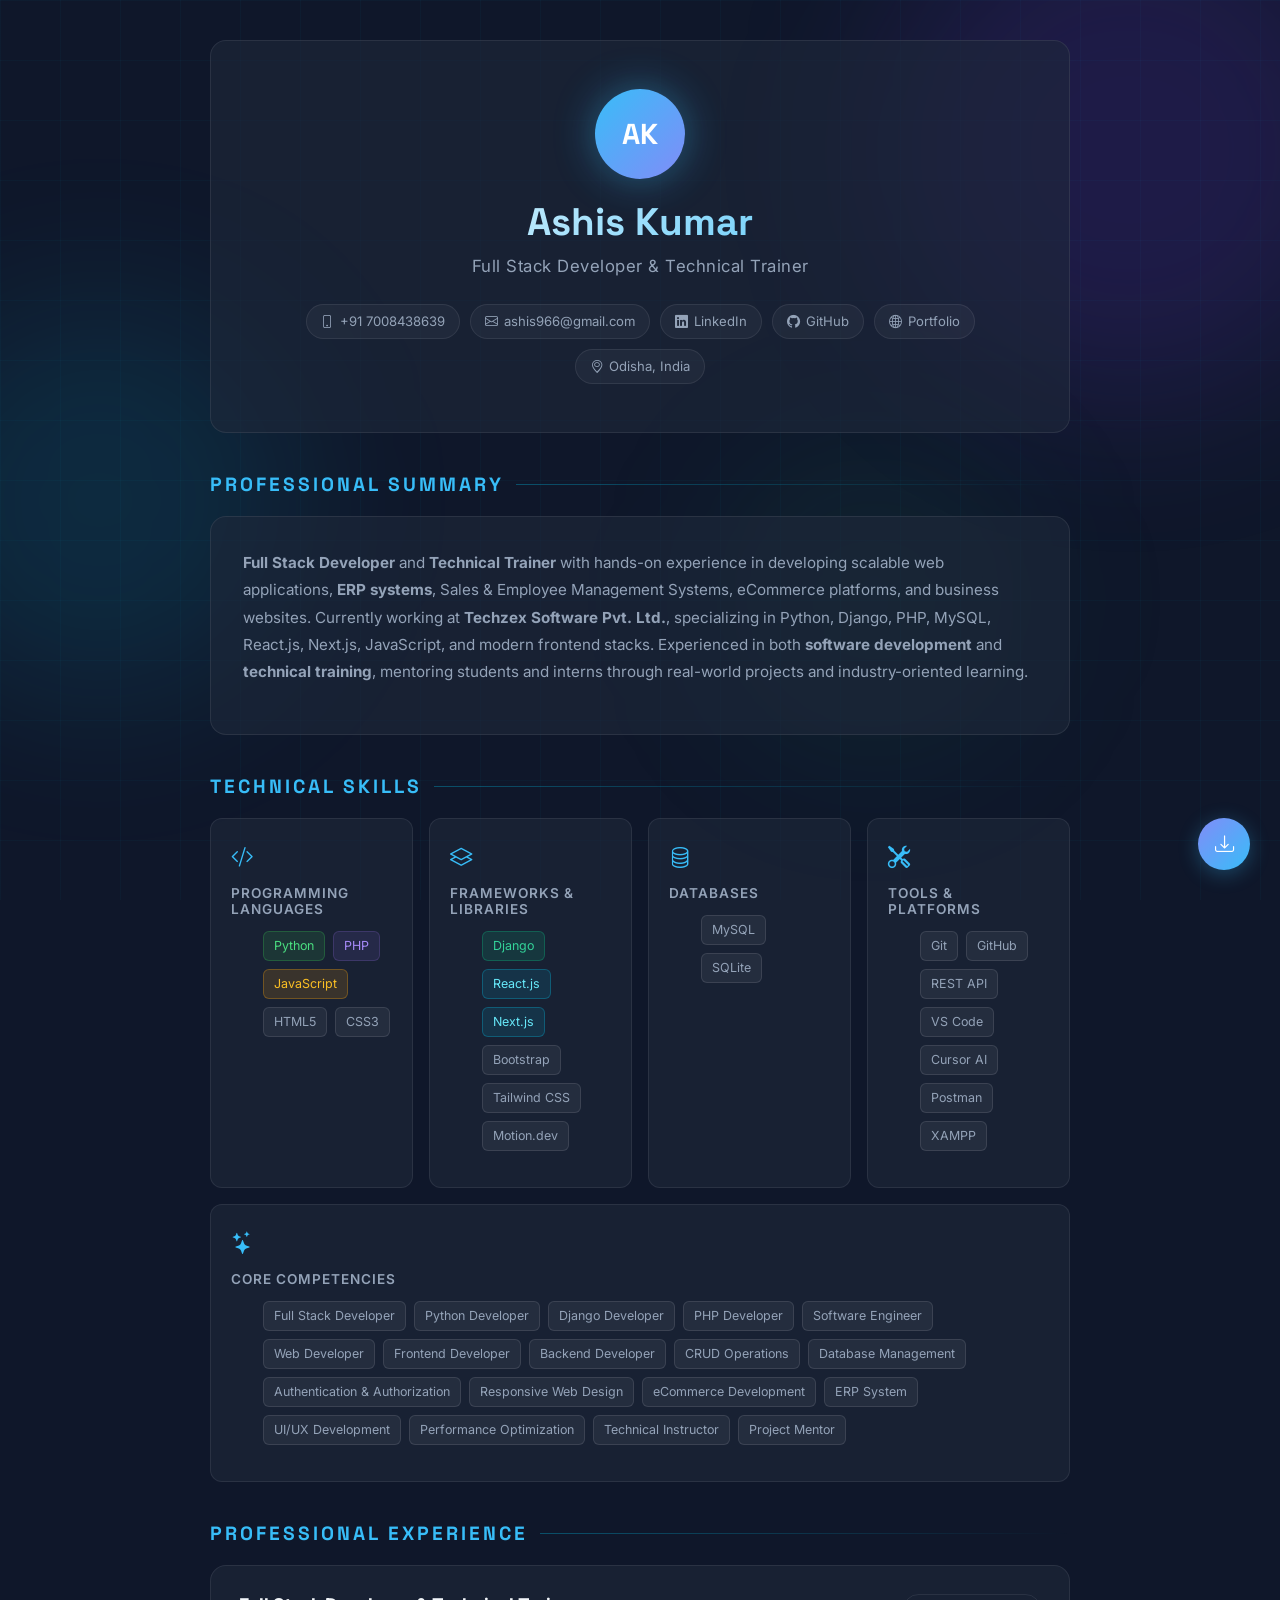
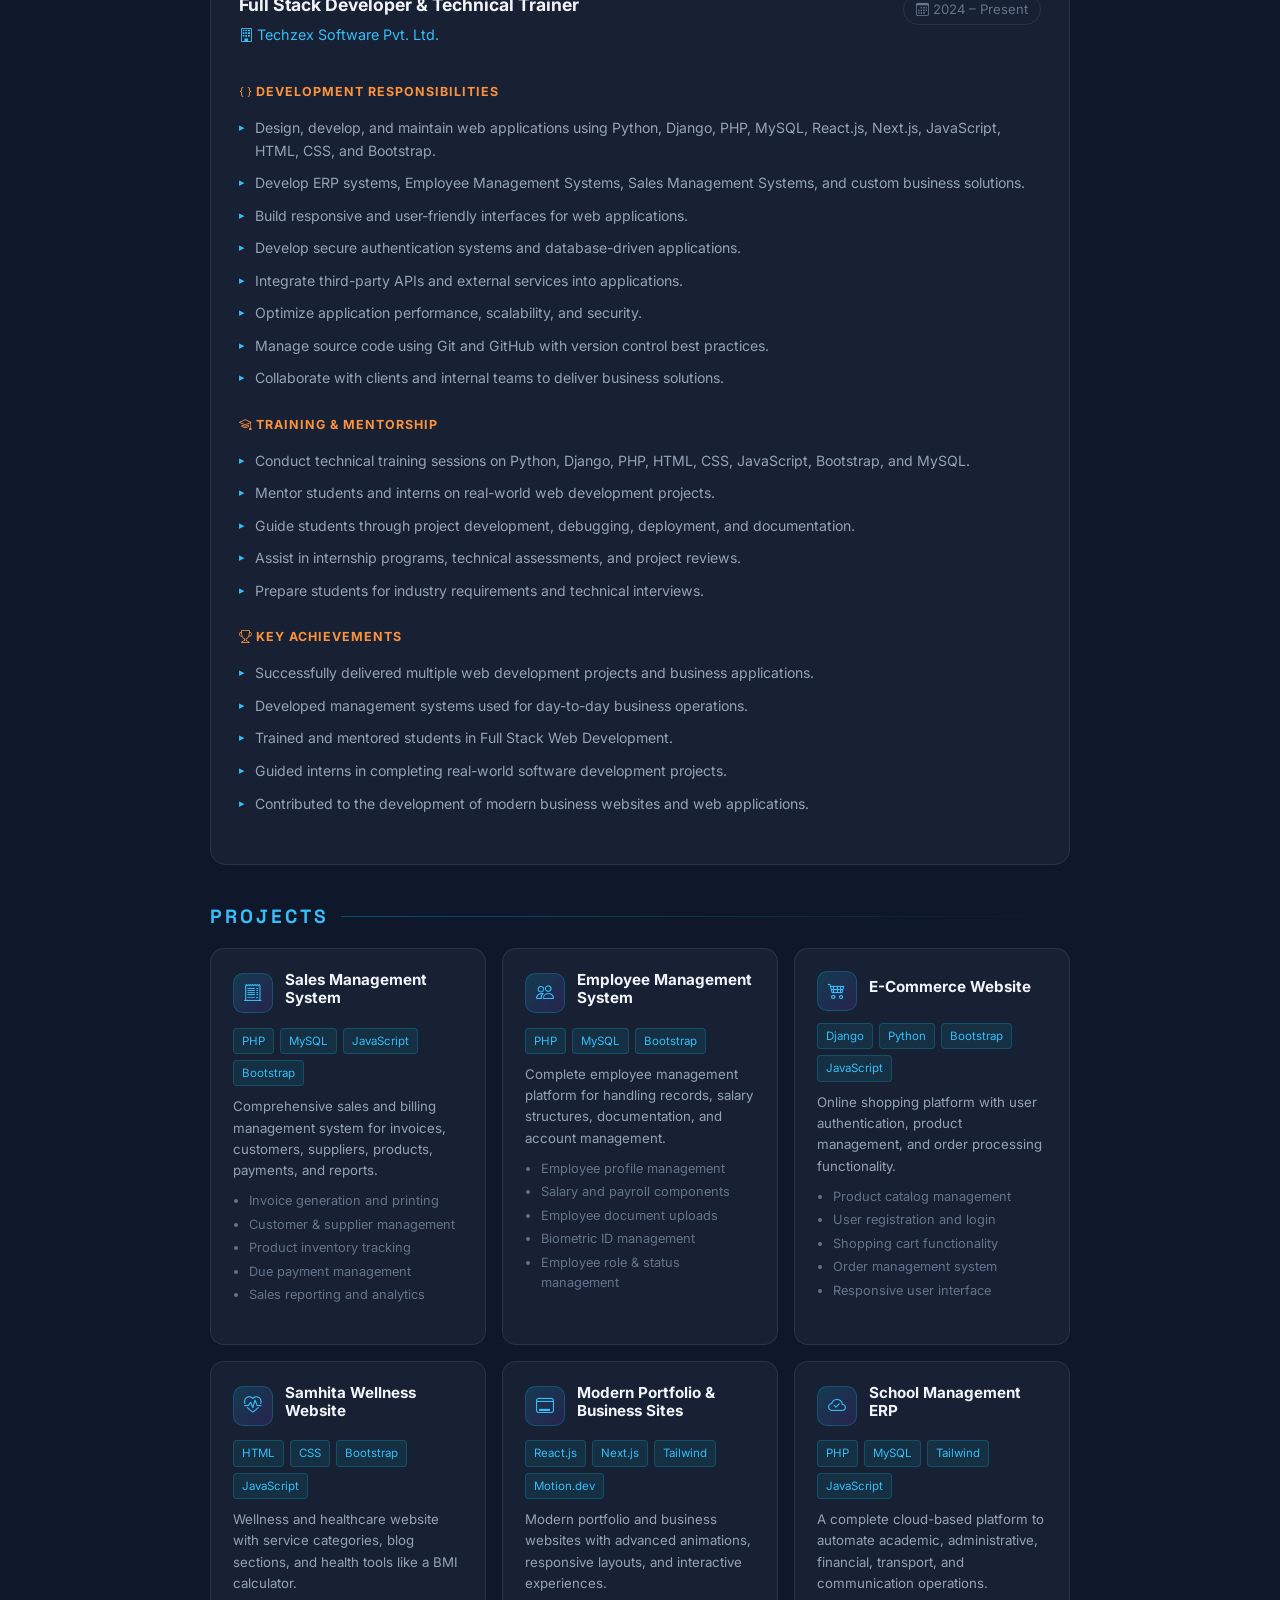
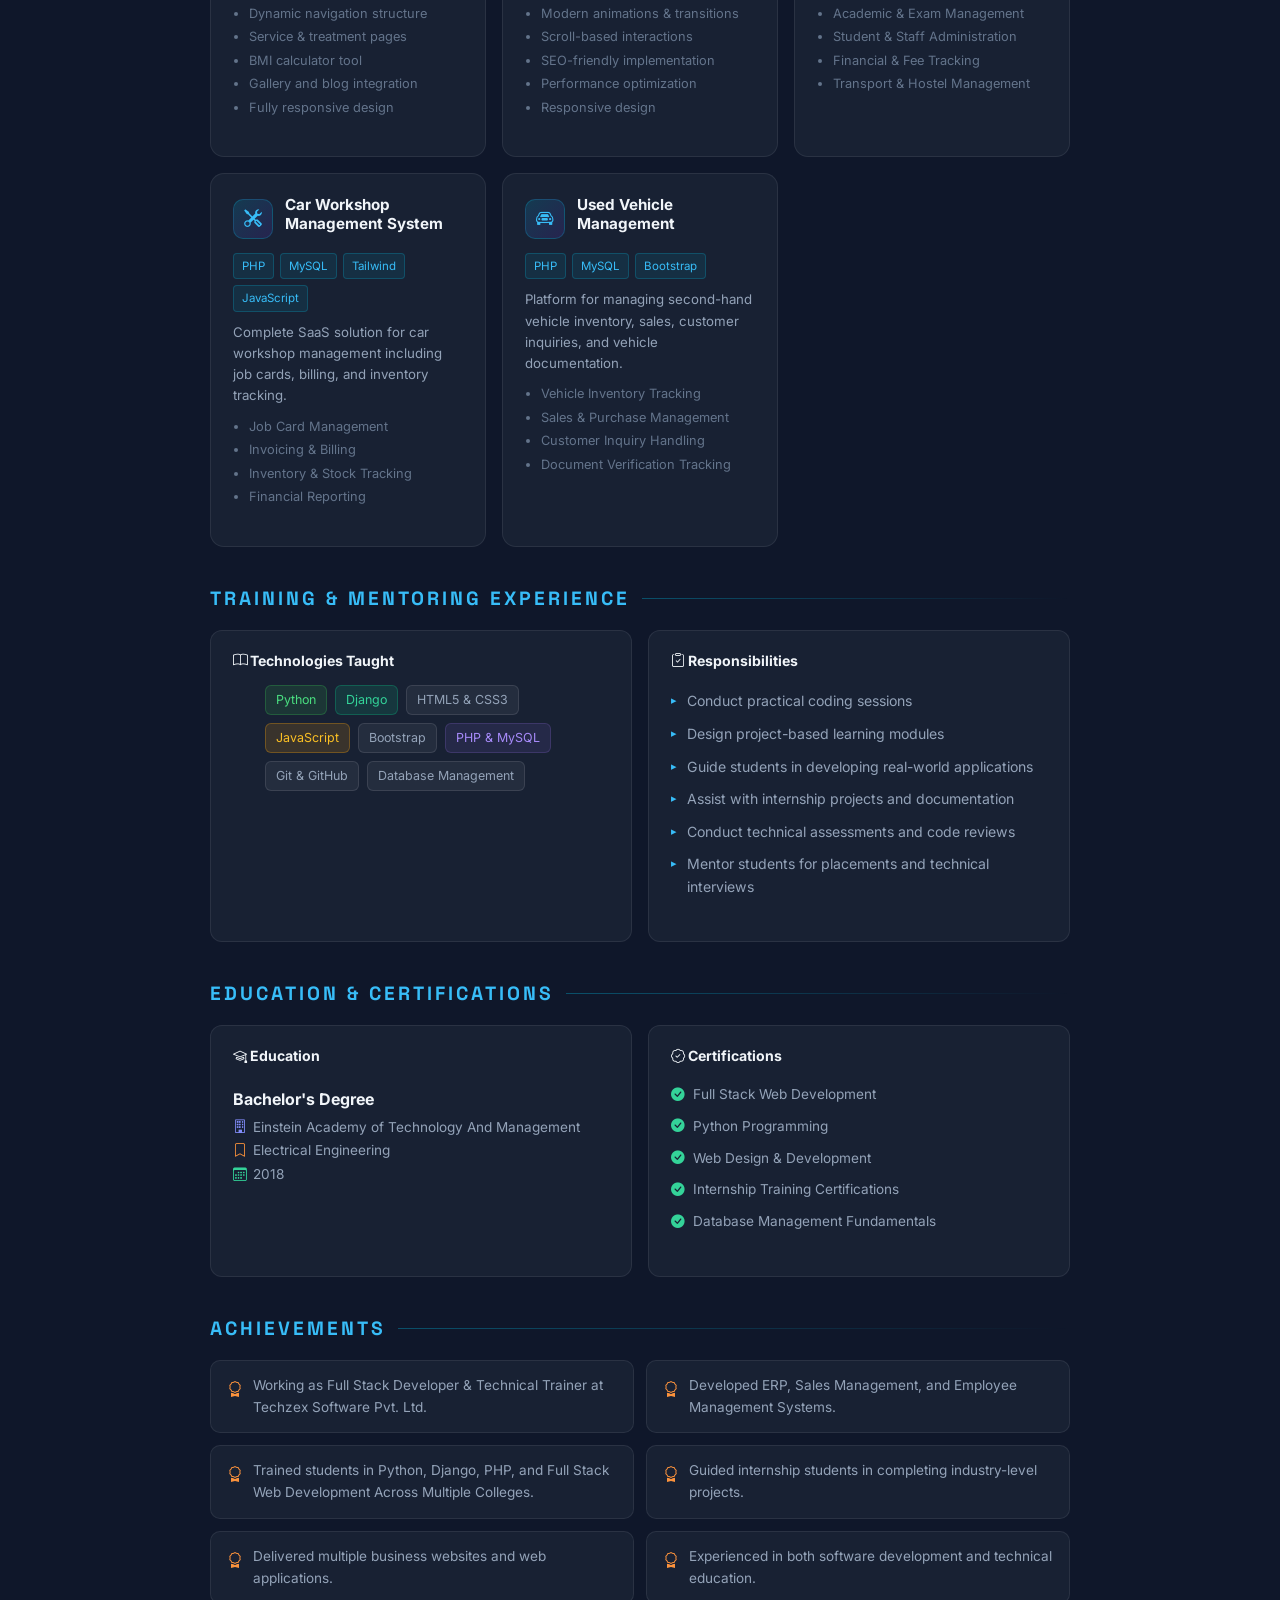
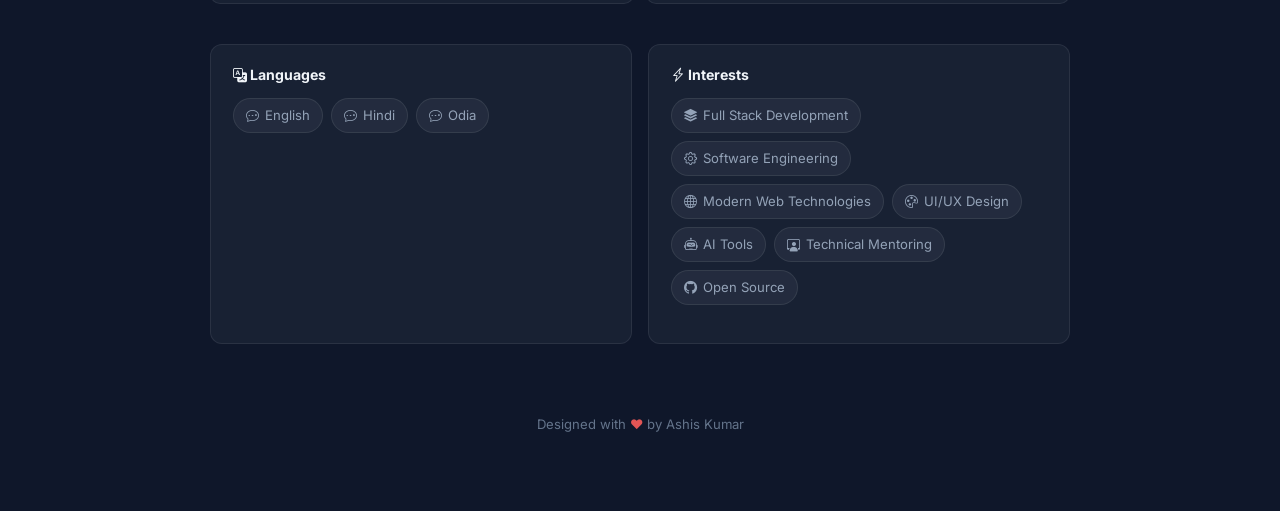
==== commit e3225efd: "feat: major portfolio upgrade - day/night theme, modern light mode, sticky nav, cursor fixes - Add d" ====
--- a/resume.html
+++ b/resume.html
@@ -11,7 +11,7 @@
   <!-- Bootstrap Icons -->
   <link href="https://cdn.jsdelivr.net/npm/bootstrap-icons@1.11.3/font/bootstrap-icons.min.css" rel="stylesheet" />
   <!-- Google Fonts -->
-  <link href="https://fonts.googleapis.com/css2?family=Inter:wght@400;500;600;700&family=Syne:wght@700;800&display=swap"
+  <link href="https://fonts.googleapis.com/css2?family=Space+Grotesk:wght@500;700;800&family=Inter:wght@300;400;500;600;700&display=swap"
     rel="stylesheet" />
 
   <style>
@@ -19,18 +19,18 @@
    SCREEN STYLES
    ════════════════════════════════════════ */
     :root {
-      --bg-base: #0a0e1a;
-      --bg-card: rgba(255, 255, 255, 0.05);
-      --bg-card-hov: rgba(255, 255, 255, 0.08);
-      --border: rgba(255, 255, 255, 0.1);
-      --accent-1: #00d4ff;
-      --accent-2: #7c3aed;
-      --accent-3: #f59e0b;
-      --accent-4: #10b981;
-      --text-primary: #f0f4ff;
-      --text-secondary: #8892b0;
-      --text-muted: #546080;
-      --gradient-hero: linear-gradient(135deg, #667eea 0%, #764ba2 100%);
+      --bg-base: #0F172A;
+      --bg-card: rgba(30, 41, 59, 0.6);
+      --bg-card-hov: rgba(30, 41, 59, 0.85);
+      --border: rgba(255, 255, 255, 0.08);
+      --accent-1: #38BDF8;
+      --accent-2: #818CF8;
+      --accent-3: #fb923c;
+      --accent-4: #34d399;
+      --text-primary: #F1F5F9;
+      --text-secondary: #94A3B8;
+      --text-muted: #64748B;
+      --gradient-hero: linear-gradient(135deg, #38BDF8 0%, #818CF8 100%);
     }
 
     *,
@@ -126,7 +126,7 @@
     }
 
     .section-title {
-      font-family: 'Syne', sans-serif;
+      font-family: 'Space Grotesk', sans-serif;
       font-size: 1.2rem;
       font-weight: 800;
       text-transform: uppercase;
@@ -173,16 +173,16 @@
       display: flex;
       align-items: center;
       justify-content: center;
-      font-family: 'Syne', sans-serif;
+      font-family: 'Space Grotesk', sans-serif;
       font-size: 1.8rem;
       font-weight: 800;
       color: #fff;
       margin: 0 auto 20px;
-      box-shadow: 0 0 40px rgba(124, 58, 237, 0.4);
+      box-shadow: 0 0 40px rgba(56, 189, 248, 0.4);
     }
 
     .hero-name {
-      font-family: 'Syne', sans-serif;
+      font-family: 'Space Grotesk', sans-serif;
       font-size: 2.4rem;
       font-weight: 800;
       background: linear-gradient(135deg, #fff 0%, var(--accent-1) 100%);
@@ -637,7 +637,7 @@
       color: #fff;
       font-size: 1.2rem;
       cursor: pointer;
-      box-shadow: 0 4px 20px rgba(0, 212, 255, 0.3);
+      box-shadow: 0 4px 20px rgba(56, 189, 248, 0.3);
       transition: all 0.3s;
       display: flex;
       align-items: center;
@@ -646,7 +646,7 @@
 
     .download-btn:hover {
       transform: scale(1.1);
-      box-shadow: 0 6px 28px rgba(0, 212, 255, 0.5);
+      box-shadow: 0 6px 28px rgba(56, 189, 248, 0.5);
     }
 
     .download-btn .tooltip {
@@ -729,7 +729,7 @@
 
       /* ── SECTION TITLE ── */
       .section-title {
-        font-family: 'Syne', 'Inter', sans-serif;
+        font-family: 'Space Grotesk', 'Inter', sans-serif;
         font-size: 6.5pt;
         font-weight: 800;
         text-transform: uppercase;
@@ -770,7 +770,7 @@
         border-radius: 50%;
         background: linear-gradient(135deg, #667eea, #764ba2) !important;
         color: #fff !important;
-        font-family: 'Syne', 'Inter', sans-serif;
+        font-family: 'Space Grotesk', 'Inter', sans-serif;
         font-size: 12pt;
         font-weight: 800;
         display: flex;
@@ -790,7 +790,7 @@
       }
 
       .hero-name {
-        font-family: 'Syne', 'Inter', sans-serif;
+        font-family: 'Space Grotesk', 'Inter', sans-serif;
         font-size: 14pt;
         font-weight: 800;
         color: #0f172a !important;
